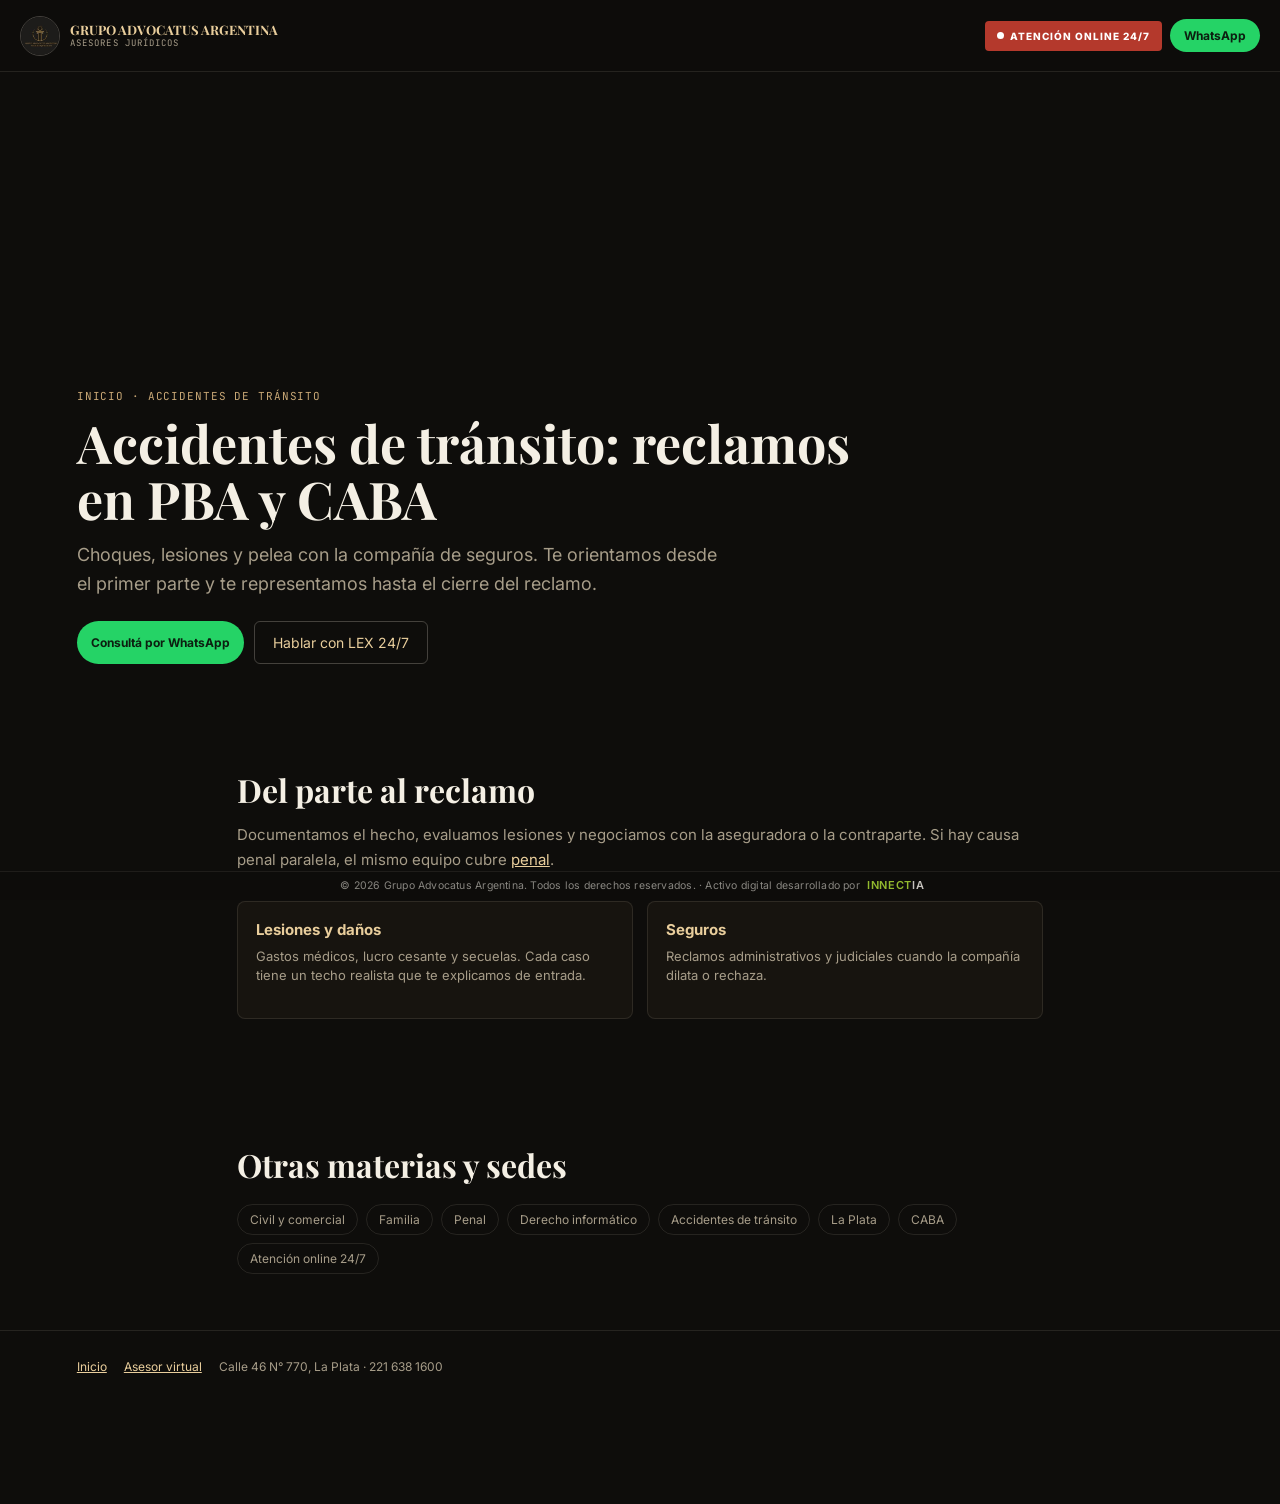
==== abogados-accidentes-transito.html @ 23fb60bc "first commit" ====
<!DOCTYPE html>
<html lang="es-AR">
<head>
<meta charset="UTF-8">
<meta name="viewport" content="width=device-width, initial-scale=1">
<title>Abogados por accidentes de tránsito en PBA y CABA</title>
<meta name="description" content="Choques, lesiones y reclamos a aseguradoras. Abogados de accidentes de tránsito en La Plata, Provincia de Buenos Aires y CABA.">
<meta name="robots" content="index, follow">
<link rel="canonical" href="https://www.grupoadvocatusargentina.com/abogados-accidentes-transito.html">
<meta property="og:type" content="article">
<meta property="og:locale" content="es_AR">
<meta property="og:title" content="Accidentes de tránsito: reclamos en PBA y CABA">
<meta property="og:description" content="Choques, lesiones y reclamos a aseguradoras. Abogados de accidentes de tránsito en La Plata, Provincia de Buenos Aires y CABA.">
<meta property="og:url" content="https://www.grupoadvocatusargentina.com/abogados-accidentes-transito.html">
<meta property="og:image" content="https://www.grupoadvocatusargentina.com/assets/og-cover.png">
<meta name="twitter:card" content="summary_large_image">
<link rel="icon" href="assets/logo.png">
<link rel="preconnect" href="https://fonts.googleapis.com">
<link rel="preconnect" href="https://fonts.gstatic.com" crossorigin>
<link href="https://fonts.googleapis.com/css2?family=Playfair+Display:wght@600;700&family=Inter:wght@400;500;600;700&family=JetBrains+Mono:wght@400;500&display=swap" rel="stylesheet">
<link rel="stylesheet" href="css/landing.css">
<link rel="stylesheet" href="css/innectia-credit.css">
<script type="application/ld+json">
{"@context":"https://schema.org","@type":"LegalService","name":"Grupo Advocatus Argentina","url":"https://www.grupoadvocatusargentina.com/abogados-accidentes-transito.html","image":"https://www.grupoadvocatusargentina.com/assets/og-cover.png","telephone":"+5492216381600","areaServed":[{"@type":"AdministrativeArea","name":"Provincia de Buenos Aires"},{"@type":"City","name":"Ciudad Autónoma de Buenos Aires"}],"address":{"@type":"PostalAddress","streetAddress":"Calle 46 Nro 770, entre 10 y 11, Of. 4","addressLocality":"La Plata","addressRegion":"Buenos Aires","addressCountry":"AR"}}
</script>
</head>
<body>
<header>
  <a class="brand" href="index.html"><img src="assets/logo.png" alt="Grupo Advocatus Argentina"><div><b>GRUPO ADVOCATUS ARGENTINA</b><span>ASESORES JURÍDICOS</span></div></a>
  <div class="hd-actions">
    <a class="btn-online" href="asesor-virtual.html"><i></i> Atención online 24/7</a>
    <a class="btn-wa cta-wa" href="#" target="_blank" rel="noopener" data-wa="Hola, tuve un accidente de tránsito y necesito un abogado."><span>WhatsApp</span></a>
  </div>
</header>
<section class="hero">
  <video autoplay muted loop playsinline poster="videos/poster-proceso.jpg" onerror="this.style.display='none'"><source src="videos/proceso.mp4" type="video/mp4"></video>
  <div class="ov"></div>
  <div class="hero-inner">
    <p class="crumb"><a href="index.html">Inicio</a> · Accidentes de tránsito</p>
    <h1>Accidentes de tránsito: reclamos en PBA y CABA</h1>
    <p class="lead">Choques, lesiones y pelea con la compañía de seguros. Te orientamos desde el primer parte y te representamos hasta el cierre del reclamo.</p>
    <div class="cta-row">
      <a class="btn-wa cta-wa" href="#" target="_blank" rel="noopener" data-wa="Hola, tuve un accidente de tránsito y necesito un abogado.">Consultá por WhatsApp</a>
      <a class="btn-ghost" href="asesor-virtual.html">Hablar con LEX 24/7</a>
    </div>
  </div>
</section><div class="wrap prose">
  <h2>Del parte al reclamo</h2>
  <p>Documentamos el hecho, evaluamos lesiones y negociamos con la aseguradora o la contraparte. Si hay causa penal paralela, el mismo equipo cubre <a href="abogados-penal.html">penal</a>.</p>
  <div class="grid">
    <div class="card"><h3>Lesiones y daños</h3><p>Gastos médicos, lucro cesante y secuelas. Cada caso tiene un techo realista que te explicamos de entrada.</p></div>
    <div class="card"><h3>Seguros</h3><p>Reclamos administrativos y judiciales cuando la compañía dilata o rechaza.</p></div>
  </div>
</div><div class="wrap">
  <h2>Otras materias y sedes</h2>
  <div class="links">
    <a href="abogados-civil-comercial.html">Civil y comercial</a>
    <a href="abogados-familia.html">Familia</a>
    <a href="abogados-penal.html">Penal</a>
    <a href="abogados-derecho-informatico.html">Derecho informático</a>
    <a href="abogados-accidentes-transito.html">Accidentes de tránsito</a>
    <a href="abogados-la-plata.html">La Plata</a>
    <a href="abogados-caba.html">CABA</a>
    <a href="asesor-virtual.html">Atención online 24/7</a>
  </div>
</div>
<footer>
  <a href="index.html">Inicio</a>
  <a href="asesor-virtual.html">Asesor virtual</a>
  <span>Calle 46 N° 770, La Plata · 221 638 1600</span>
</footer>
<script src="js/landing-wa.js"></script>
<div class="site-footer-fixed">
  <p>© 2026 Grupo Advocatus Argentina. Todos los derechos reservados. · Activo digital desarrollado por <a class="innectia-mark" href="https://innectia.com" target="_blank" rel="noopener" aria-label="Innectia"><span class="innectia-type"></span><span class="innectia-caret" aria-hidden="true"></span></a></p>
</div>
<script src="js/innectia-credit.js"></script>
</body>
</html>
---- css/landing.css ----
:root{
  --bg:#0E0D0B; --panel:#17140F; --panel-2:#211B13;
  --line:rgba(238,231,216,0.10); --line-strong:rgba(238,231,216,0.24);
  --text:#F4EFE4; --muted:#A79D89;
  --gold:#C9A876; --gold-bright:#E9CE9C; --gold-deep:#8B7042;
  --red:#B4392C; --whatsapp:#25D366; --header-h:72px;
}
*{box-sizing:border-box;margin:0;padding:0;}
html{scroll-behavior:smooth;}
body{background:var(--bg);color:var(--text);font-family:Inter,sans-serif;-webkit-font-smoothing:antialiased;}
h1,h2,h3{font-family:'Playfair Display',serif;font-weight:700;}
a{color:var(--gold-bright);}
header{
  position:sticky;top:0;z-index:40;display:flex;align-items:center;justify-content:space-between;gap:12px;
  min-height:var(--header-h);padding:10px 20px;
  background:rgba(14,13,11,.94);border-bottom:1px solid var(--line);backdrop-filter:blur(6px);
}
.brand{display:flex;align-items:center;gap:10px;text-decoration:none;color:inherit;min-width:0;}
.brand img{width:40px;height:40px;border-radius:50%;border:1px solid var(--line-strong);}
.brand b{display:block;font-family:'Playfair Display',serif;font-size:13px;color:var(--gold-bright);line-height:1.2;}
.brand span{display:block;font-size:9px;letter-spacing:.12em;color:var(--muted);text-transform:uppercase;font-family:'JetBrains Mono',monospace;}
.hd-actions{display:flex;align-items:center;gap:8px;flex-shrink:0;}
.btn-online{
  display:inline-flex;align-items:center;gap:6px;background:var(--red);color:#fff;text-decoration:none;
  font-weight:800;font-size:10px;letter-spacing:.1em;text-transform:uppercase;padding:9px 12px;border-radius:4px;
}
.btn-online i{width:7px;height:7px;border-radius:50%;background:#fff;display:inline-block;}
.btn-wa{
  display:inline-flex;align-items:center;gap:6px;background:var(--whatsapp);color:#0c1f10;font-weight:700;
  padding:9px 14px;border-radius:30px;text-decoration:none;font-size:12px;
}
.hero{
  position:relative;min-height:72vh;display:flex;align-items:flex-end;padding:48px 6vw 56px;overflow:hidden;
}
.hero video{position:absolute;inset:0;width:100%;height:100%;object-fit:cover;opacity:.34;}
.hero .ov{position:absolute;inset:0;background:linear-gradient(180deg,rgba(14,13,11,.45),rgba(14,13,11,.92));}
.hero-inner{position:relative;z-index:2;max-width:820px;}
.crumb{font-family:'JetBrains Mono',monospace;font-size:11px;color:var(--gold);letter-spacing:.08em;text-transform:uppercase;margin-bottom:12px;}
.crumb a{color:var(--gold);text-decoration:none;}
h1{font-size:clamp(28px,5vw,52px);line-height:1.08;margin-bottom:14px;}
.lead{color:var(--muted);font-size:clamp(15px,1.6vw,18px);line-height:1.6;max-width:640px;margin-bottom:22px;}
.wrap{max-width:960px;margin:0 auto;padding:48px 6vw;}
h2{font-size:clamp(22px,3vw,32px);margin-bottom:12px;}
.prose p{color:var(--muted);line-height:1.65;margin-bottom:14px;font-size:15px;}
.grid{display:grid;grid-template-columns:repeat(2,1fr);gap:14px;margin:28px 0;}
@media(max-width:720px){.grid{grid-template-columns:1fr;} .brand span{display:none;} .btn-wa span{display:none;}}
.card{background:var(--panel);border:1px solid var(--line);border-radius:8px;padding:18px;}
.card h3{font-family:Inter,sans-serif;font-size:15px;color:var(--gold-bright);margin-bottom:8px;}
.card p,.card a{font-size:13px;color:var(--muted);line-height:1.5;text-decoration:none;}
.card a{color:var(--gold-bright);display:inline-block;margin-top:8px;}
.links{display:flex;flex-wrap:wrap;gap:8px;margin:18px 0 8px;}
.links a{
  border:1px solid var(--line);border-radius:30px;padding:7px 12px;font-size:12px;text-decoration:none;color:var(--muted);
}
.links a:hover{border-color:var(--gold);color:var(--gold-bright);}
footer{border-top:1px solid var(--line);padding:28px 6vw 72px;color:var(--muted);font-size:12px;}
footer a{margin-right:14px;}
.cta-row{display:flex;flex-wrap:wrap;gap:10px;}
.btn-ghost{display:inline-flex;align-items:center;border:1px solid var(--line-strong);color:var(--gold-bright);padding:12px 18px;text-decoration:none;border-radius:6px;font-size:14px;}
---- css/innectia-credit.css ----
/* Pie Innectia — sutil, 100% ancho. Lima #C8FF3C, blanco #F0EEE7
   Fondo: copia el nav (--innectia-credit-bg). Reserva --innectia-credit-h para que nada quede debajo. */
:root{ --innectia-credit-h: 36px; --innectia-credit-bg: inherit; }
html{ padding-bottom: var(--innectia-credit-h); box-sizing: border-box; }
body{ padding-bottom: var(--innectia-credit-h); box-sizing: border-box; }
.site-footer-fixed{
  position:fixed; left:0; right:0; bottom:0;
  z-index:70; width:100%;
  display:flex; justify-content:center; align-items:center;
  padding:6px 20px 7px;
  background: var(--innectia-credit-bg);
  border-top:1px solid rgba(238,231,216,.08);
  font-size:10.5px; line-height:1.35; letter-spacing:.02em;
  color:rgba(184,182,175,.72);
  font-family:Inter,sans-serif;
  pointer-events:none;
}
.site-footer-fixed p{margin:0; white-space:nowrap;}
.site-footer-fixed a{pointer-events:auto;}
.innectia-mark{
  display:inline-flex; align-items:baseline;
  text-decoration:none; font-weight:600; letter-spacing:.06em;
  font-family:Inter,sans-serif; margin-left:4px; font-size:11px;
  min-width:6.6em; opacity:.92;
}
.innectia-mark:hover{opacity:1;}
.innectia-type .innect-g{color:rgba(200,255,60,.78);}
.innectia-type .innect-w{color:rgba(240,238,231,.88);}
.innectia-caret{
  display:inline-block; width:1px; height:.8em;
  background:rgba(200,255,60,.55); margin-left:2px; vertical-align:-1px;
  animation:innectiaCaret 1.2s steps(1) infinite;
}
.innectia-mark.is-idle .innectia-caret{opacity:0; animation:none;}
@keyframes innectiaCaret{0%,49%{opacity:.7;} 50%,100%{opacity:0;}}
@media (prefers-reduced-motion: reduce){
  .innectia-caret{animation:none; opacity:0;}
}
@media (max-width:720px){
  .site-footer-fixed{padding:6px 12px;}
  .site-footer-fixed p{white-space:normal;}
}
.lexw-launcher, .wa-float, #vigia{bottom: calc(var(--innectia-credit-h) + 12px) !important;}
.lexw-teaser{bottom: calc(var(--innectia-credit-h) + 100px) !important;}
.arrow-down{bottom: calc(var(--innectia-credit-h) + 8px) !important;}
.mini-footer{bottom: var(--innectia-credit-h) !important;}
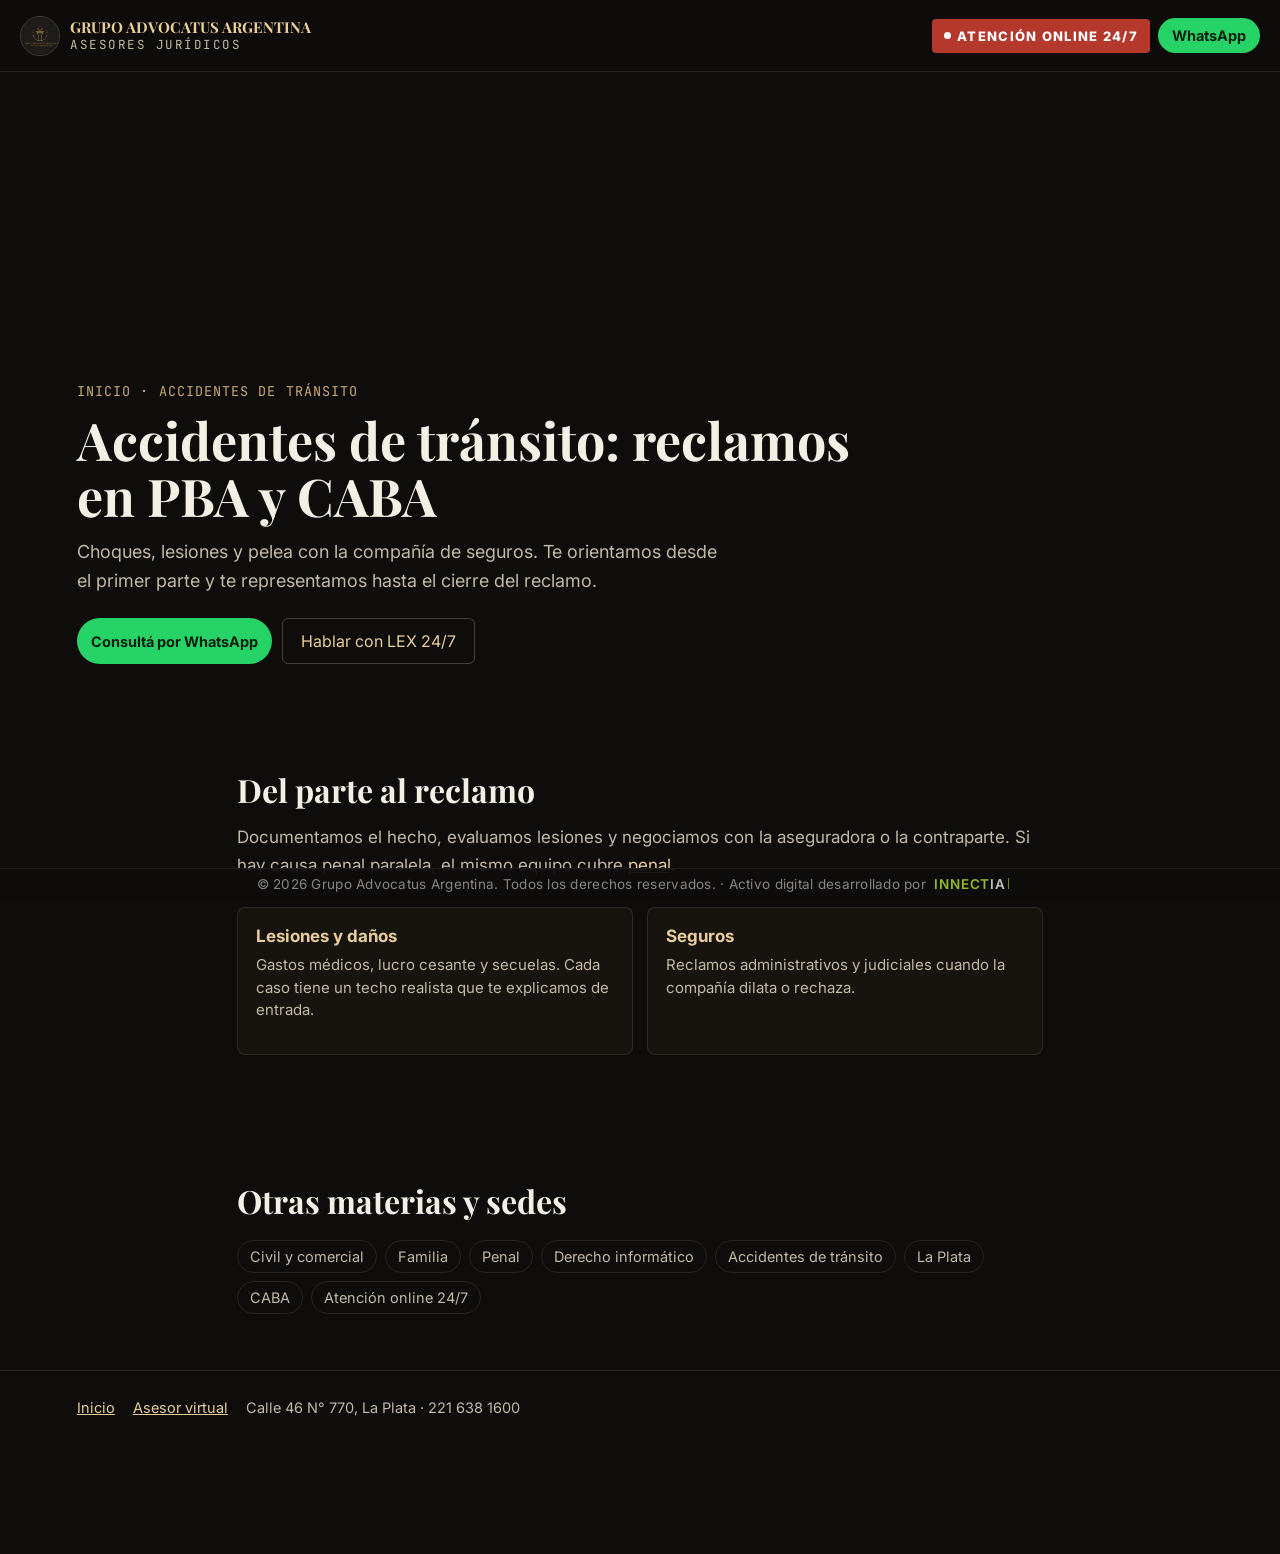
==== commit f3a65897: "Mejora legibilidad de textos y actualiza dominio a grupoadvocatusargentina.com.ar Co-Authored-By: Cl" ====
--- a/abogados-accidentes-transito.html
+++ b/abogados-accidentes-transito.html
@@ -6,13 +6,13 @@
 <title>Abogados por accidentes de tránsito en PBA y CABA</title>
 <meta name="description" content="Choques, lesiones y reclamos a aseguradoras. Abogados de accidentes de tránsito en La Plata, Provincia de Buenos Aires y CABA.">
 <meta name="robots" content="index, follow">
-<link rel="canonical" href="https://www.grupoadvocatusargentina.com/abogados-accidentes-transito.html">
+<link rel="canonical" href="https://grupoadvocatusargentina.com.ar/abogados-accidentes-transito.html">
 <meta property="og:type" content="article">
 <meta property="og:locale" content="es_AR">
 <meta property="og:title" content="Accidentes de tránsito: reclamos en PBA y CABA">
 <meta property="og:description" content="Choques, lesiones y reclamos a aseguradoras. Abogados de accidentes de tránsito en La Plata, Provincia de Buenos Aires y CABA.">
-<meta property="og:url" content="https://www.grupoadvocatusargentina.com/abogados-accidentes-transito.html">
-<meta property="og:image" content="https://www.grupoadvocatusargentina.com/assets/og-cover.png">
+<meta property="og:url" content="https://grupoadvocatusargentina.com.ar/abogados-accidentes-transito.html">
+<meta property="og:image" content="https://grupoadvocatusargentina.com.ar/assets/og-cover.png">
 <meta name="twitter:card" content="summary_large_image">
 <link rel="icon" href="assets/logo.png">
 <link rel="preconnect" href="https://fonts.googleapis.com">
@@ -21,7 +21,7 @@
 <link rel="stylesheet" href="css/landing.css">
 <link rel="stylesheet" href="css/innectia-credit.css">
 <script type="application/ld+json">
-{"@context":"https://schema.org","@type":"LegalService","name":"Grupo Advocatus Argentina","url":"https://www.grupoadvocatusargentina.com/abogados-accidentes-transito.html","image":"https://www.grupoadvocatusargentina.com/assets/og-cover.png","telephone":"+5492216381600","areaServed":[{"@type":"AdministrativeArea","name":"Provincia de Buenos Aires"},{"@type":"City","name":"Ciudad Autónoma de Buenos Aires"}],"address":{"@type":"PostalAddress","streetAddress":"Calle 46 Nro 770, entre 10 y 11, Of. 4","addressLocality":"La Plata","addressRegion":"Buenos Aires","addressCountry":"AR"}}
+{"@context":"https://schema.org","@type":"LegalService","name":"Grupo Advocatus Argentina","url":"https://grupoadvocatusargentina.com.ar/abogados-accidentes-transito.html","image":"https://grupoadvocatusargentina.com.ar/assets/og-cover.png","telephone":"+5492216381600","areaServed":[{"@type":"AdministrativeArea","name":"Provincia de Buenos Aires"},{"@type":"City","name":"Ciudad Autónoma de Buenos Aires"}],"address":{"@type":"PostalAddress","streetAddress":"Calle 46 Nro 770, entre 10 y 11, Of. 4","addressLocality":"La Plata","addressRegion":"Buenos Aires","addressCountry":"AR"}}
 </script>
 </head>
 <body>
--- a/css/landing.css
+++ b/css/landing.css
@@ -1,7 +1,7 @@
 :root{
   --bg:#0E0D0B; --panel:#17140F; --panel-2:#211B13;
   --line:rgba(238,231,216,0.10); --line-strong:rgba(238,231,216,0.24);
-  --text:#F4EFE4; --muted:#A79D89;
+  --text:#F4EFE4; --muted:#C2B9A6;
   --gold:#C9A876; --gold-bright:#E9CE9C; --gold-deep:#8B7042;
   --red:#B4392C; --whatsapp:#25D366; --header-h:72px;
 }
@@ -17,17 +17,17 @@
 }
 .brand{display:flex;align-items:center;gap:10px;text-decoration:none;color:inherit;min-width:0;}
 .brand img{width:40px;height:40px;border-radius:50%;border:1px solid var(--line-strong);}
-.brand b{display:block;font-family:'Playfair Display',serif;font-size:13px;color:var(--gold-bright);line-height:1.2;}
-.brand span{display:block;font-size:9px;letter-spacing:.12em;color:var(--muted);text-transform:uppercase;font-family:'JetBrains Mono',monospace;}
+.brand b{display:block;font-family:'Playfair Display',serif;font-size:15px;color:var(--gold-bright);line-height:1.2;}
+.brand span{display:block;font-size:12.5px;letter-spacing:.12em;color:var(--muted);text-transform:uppercase;font-family:'JetBrains Mono',monospace;}
 .hd-actions{display:flex;align-items:center;gap:8px;flex-shrink:0;}
 .btn-online{
   display:inline-flex;align-items:center;gap:6px;background:var(--red);color:#fff;text-decoration:none;
-  font-weight:800;font-size:10px;letter-spacing:.1em;text-transform:uppercase;padding:9px 12px;border-radius:4px;
+  font-weight:800;font-size:13px;letter-spacing:.1em;text-transform:uppercase;padding:9px 12px;border-radius:4px;
 }
 .btn-online i{width:7px;height:7px;border-radius:50%;background:#fff;display:inline-block;}
 .btn-wa{
   display:inline-flex;align-items:center;gap:6px;background:var(--whatsapp);color:#0c1f10;font-weight:700;
-  padding:9px 14px;border-radius:30px;text-decoration:none;font-size:12px;
+  padding:9px 14px;border-radius:30px;text-decoration:none;font-size:14.5px;
 }
 .hero{
   position:relative;min-height:72vh;display:flex;align-items:flex-end;padding:48px 6vw 56px;overflow:hidden;
@@ -35,25 +35,25 @@
 .hero video{position:absolute;inset:0;width:100%;height:100%;object-fit:cover;opacity:.34;}
 .hero .ov{position:absolute;inset:0;background:linear-gradient(180deg,rgba(14,13,11,.45),rgba(14,13,11,.92));}
 .hero-inner{position:relative;z-index:2;max-width:820px;}
-.crumb{font-family:'JetBrains Mono',monospace;font-size:11px;color:var(--gold);letter-spacing:.08em;text-transform:uppercase;margin-bottom:12px;}
+.crumb{font-family:'JetBrains Mono',monospace;font-size:13.5px;color:var(--gold);letter-spacing:.08em;text-transform:uppercase;margin-bottom:12px;}
 .crumb a{color:var(--gold);text-decoration:none;}
 h1{font-size:clamp(28px,5vw,52px);line-height:1.08;margin-bottom:14px;}
 .lead{color:var(--muted);font-size:clamp(15px,1.6vw,18px);line-height:1.6;max-width:640px;margin-bottom:22px;}
 .wrap{max-width:960px;margin:0 auto;padding:48px 6vw;}
 h2{font-size:clamp(22px,3vw,32px);margin-bottom:12px;}
-.prose p{color:var(--muted);line-height:1.65;margin-bottom:14px;font-size:15px;}
+.prose p{color:var(--muted);line-height:1.65;margin-bottom:14px;font-size:17px;}
 .grid{display:grid;grid-template-columns:repeat(2,1fr);gap:14px;margin:28px 0;}
 @media(max-width:720px){.grid{grid-template-columns:1fr;} .brand span{display:none;} .btn-wa span{display:none;}}
 .card{background:var(--panel);border:1px solid var(--line);border-radius:8px;padding:18px;}
-.card h3{font-family:Inter,sans-serif;font-size:15px;color:var(--gold-bright);margin-bottom:8px;}
-.card p,.card a{font-size:13px;color:var(--muted);line-height:1.5;text-decoration:none;}
+.card h3{font-family:Inter,sans-serif;font-size:17px;color:var(--gold-bright);margin-bottom:8px;}
+.card p,.card a{font-size:15px;color:var(--muted);line-height:1.5;text-decoration:none;}
 .card a{color:var(--gold-bright);display:inline-block;margin-top:8px;}
 .links{display:flex;flex-wrap:wrap;gap:8px;margin:18px 0 8px;}
 .links a{
-  border:1px solid var(--line);border-radius:30px;padding:7px 12px;font-size:12px;text-decoration:none;color:var(--muted);
+  border:1px solid var(--line);border-radius:30px;padding:7px 12px;font-size:14.5px;text-decoration:none;color:var(--muted);
 }
 .links a:hover{border-color:var(--gold);color:var(--gold-bright);}
-footer{border-top:1px solid var(--line);padding:28px 6vw 72px;color:var(--muted);font-size:12px;}
+footer{border-top:1px solid var(--line);padding:28px 6vw 72px;color:var(--muted);font-size:14.5px;}
 footer a{margin-right:14px;}
 .cta-row{display:flex;flex-wrap:wrap;gap:10px;}
-.btn-ghost{display:inline-flex;align-items:center;border:1px solid var(--line-strong);color:var(--gold-bright);padding:12px 18px;text-decoration:none;border-radius:6px;font-size:14px;}
+.btn-ghost{display:inline-flex;align-items:center;border:1px solid var(--line-strong);color:var(--gold-bright);padding:12px 18px;text-decoration:none;border-radius:6px;font-size:16px;}
--- a/css/innectia-credit.css
+++ b/css/innectia-credit.css
@@ -10,7 +10,7 @@
   padding:6px 20px 7px;
   background: var(--innectia-credit-bg);
   border-top:1px solid rgba(238,231,216,.08);
-  font-size:10.5px; line-height:1.35; letter-spacing:.02em;
+  font-size:13.5px; line-height:1.35; letter-spacing:.02em;
   color:rgba(184,182,175,.72);
   font-family:Inter,sans-serif;
   pointer-events:none;
@@ -20,7 +20,7 @@
 .innectia-mark{
   display:inline-flex; align-items:baseline;
   text-decoration:none; font-weight:600; letter-spacing:.06em;
-  font-family:Inter,sans-serif; margin-left:4px; font-size:11px;
+  font-family:Inter,sans-serif; margin-left:4px; font-size:13.5px;
   min-width:6.6em; opacity:.92;
 }
 .innectia-mark:hover{opacity:1;}
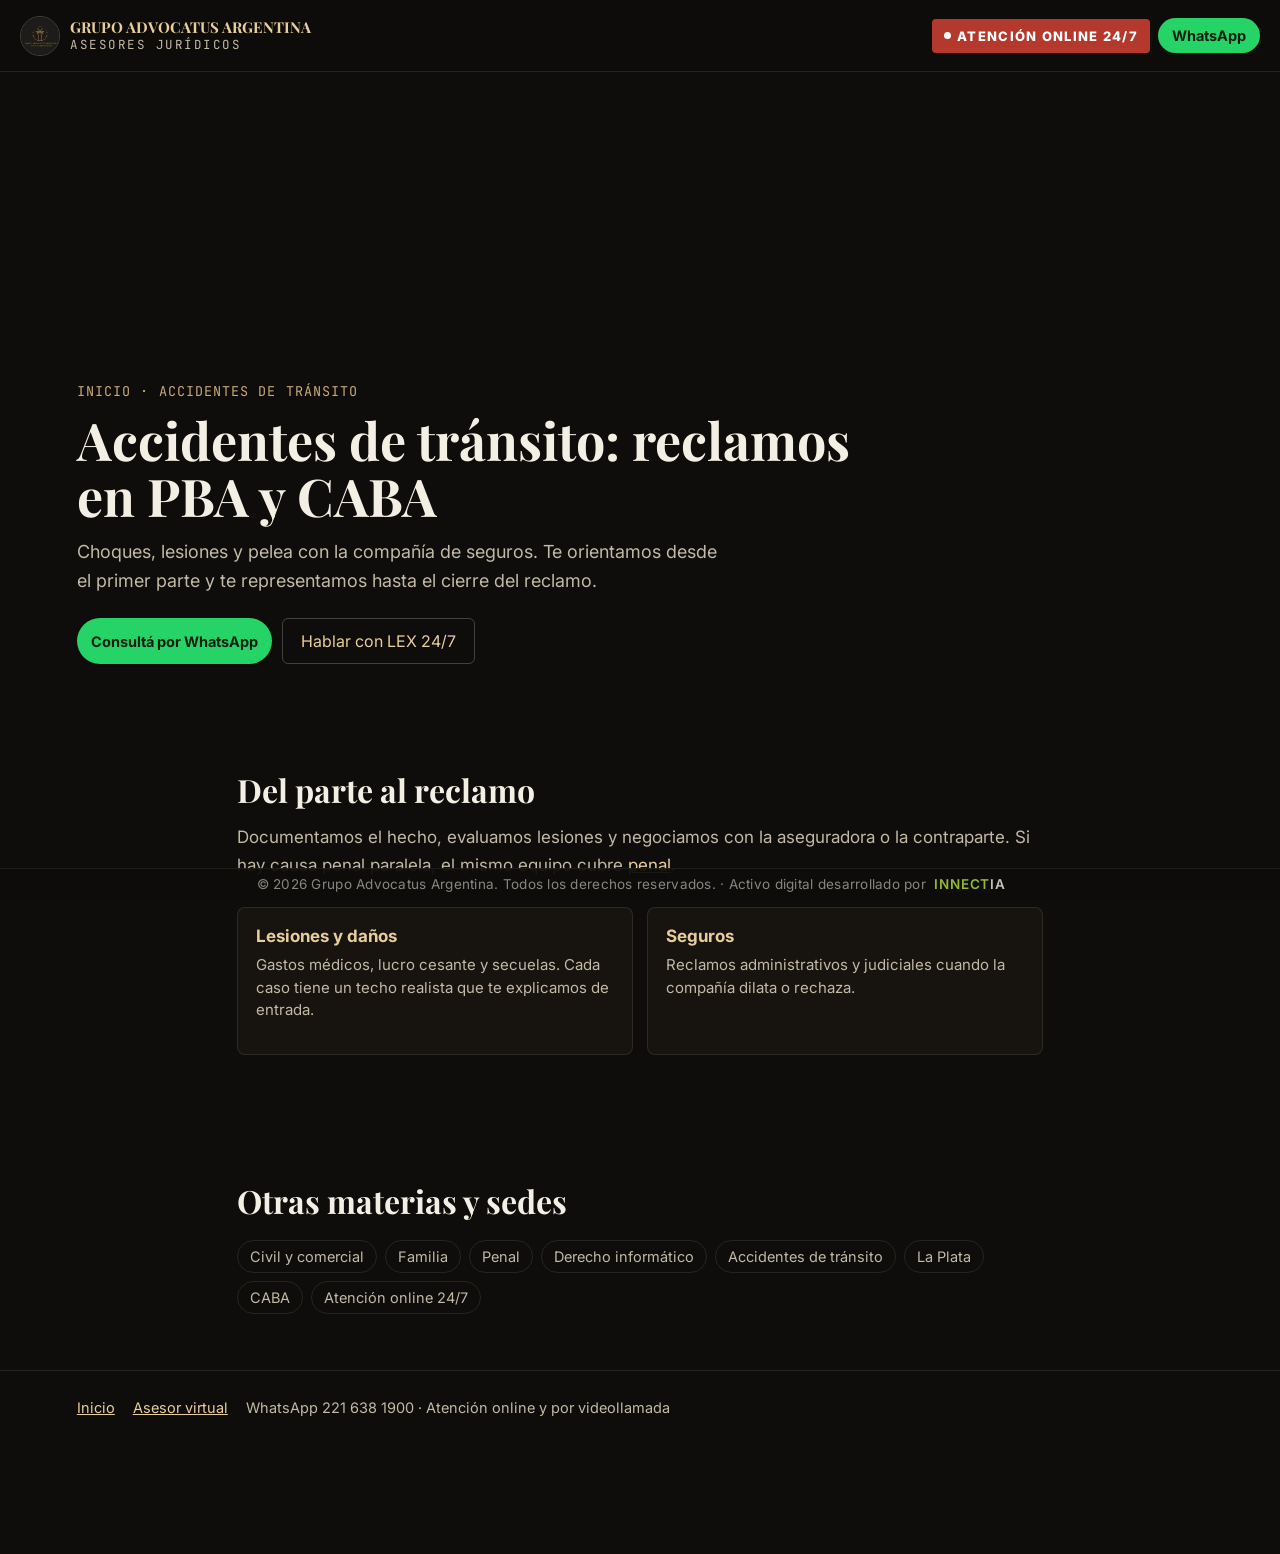
==== commit 287931cb: "Nuevo teléfono, sin atención física, Facebook actualizado y encabezado móvil de landings corregido C" ====
--- a/abogados-accidentes-transito.html
+++ b/abogados-accidentes-transito.html
@@ -21,7 +21,7 @@
 <link rel="stylesheet" href="css/landing.css">
 <link rel="stylesheet" href="css/innectia-credit.css">
 <script type="application/ld+json">
-{"@context":"https://schema.org","@type":"LegalService","name":"Grupo Advocatus Argentina","url":"https://grupoadvocatusargentina.com.ar/abogados-accidentes-transito.html","image":"https://grupoadvocatusargentina.com.ar/assets/og-cover.png","telephone":"+5492216381600","areaServed":[{"@type":"AdministrativeArea","name":"Provincia de Buenos Aires"},{"@type":"City","name":"Ciudad Autónoma de Buenos Aires"}],"address":{"@type":"PostalAddress","streetAddress":"Calle 46 Nro 770, entre 10 y 11, Of. 4","addressLocality":"La Plata","addressRegion":"Buenos Aires","addressCountry":"AR"}}
+{"@context":"https://schema.org","@type":"LegalService","name":"Grupo Advocatus Argentina","url":"https://grupoadvocatusargentina.com.ar/abogados-accidentes-transito.html","image":"https://grupoadvocatusargentina.com.ar/assets/og-cover.png","telephone":"+5492216381900","areaServed":[{"@type":"AdministrativeArea","name":"Provincia de Buenos Aires"},{"@type":"City","name":"Ciudad Autónoma de Buenos Aires"}]}
 </script>
 </head>
 <body>
@@ -67,7 +67,7 @@
 <footer>
   <a href="index.html">Inicio</a>
   <a href="asesor-virtual.html">Asesor virtual</a>
-  <span>Calle 46 N° 770, La Plata · 221 638 1600</span>
+  <span>WhatsApp 221 638 1900 · Atención online y por videollamada</span>
 </footer>
 <script src="js/landing-wa.js"></script>
 <div class="site-footer-fixed">
--- a/css/landing.css
+++ b/css/landing.css
@@ -43,7 +43,20 @@
 h2{font-size:clamp(22px,3vw,32px);margin-bottom:12px;}
 .prose p{color:var(--muted);line-height:1.65;margin-bottom:14px;font-size:17px;}
 .grid{display:grid;grid-template-columns:repeat(2,1fr);gap:14px;margin:28px 0;}
-@media(max-width:720px){.grid{grid-template-columns:1fr;} .brand span{display:none;} .btn-wa span{display:none;}}
+@media(max-width:720px){
+  .grid{grid-template-columns:1fr;}
+  header{flex-wrap:wrap;padding:10px 14px;gap:8px;}
+  .brand{flex:1 1 100%;}
+  .brand b{font-size:15px;}
+  .brand span{display:block;font-size:11.5px;}
+  .hd-actions{flex:1 1 100%;justify-content:flex-start;}
+  .btn-online{font-size:13px;padding:9px 12px;}
+  .btn-wa{padding:9px 14px;}
+  .hero{padding:36px 18px 48px;min-height:60vh;}
+  .wrap{padding:36px 18px;}
+  footer{padding:24px 18px 96px;}
+  footer span{display:block;margin-top:10px;}
+}
 .card{background:var(--panel);border:1px solid var(--line);border-radius:8px;padding:18px;}
 .card h3{font-family:Inter,sans-serif;font-size:17px;color:var(--gold-bright);margin-bottom:8px;}
 .card p,.card a{font-size:15px;color:var(--muted);line-height:1.5;text-decoration:none;}
